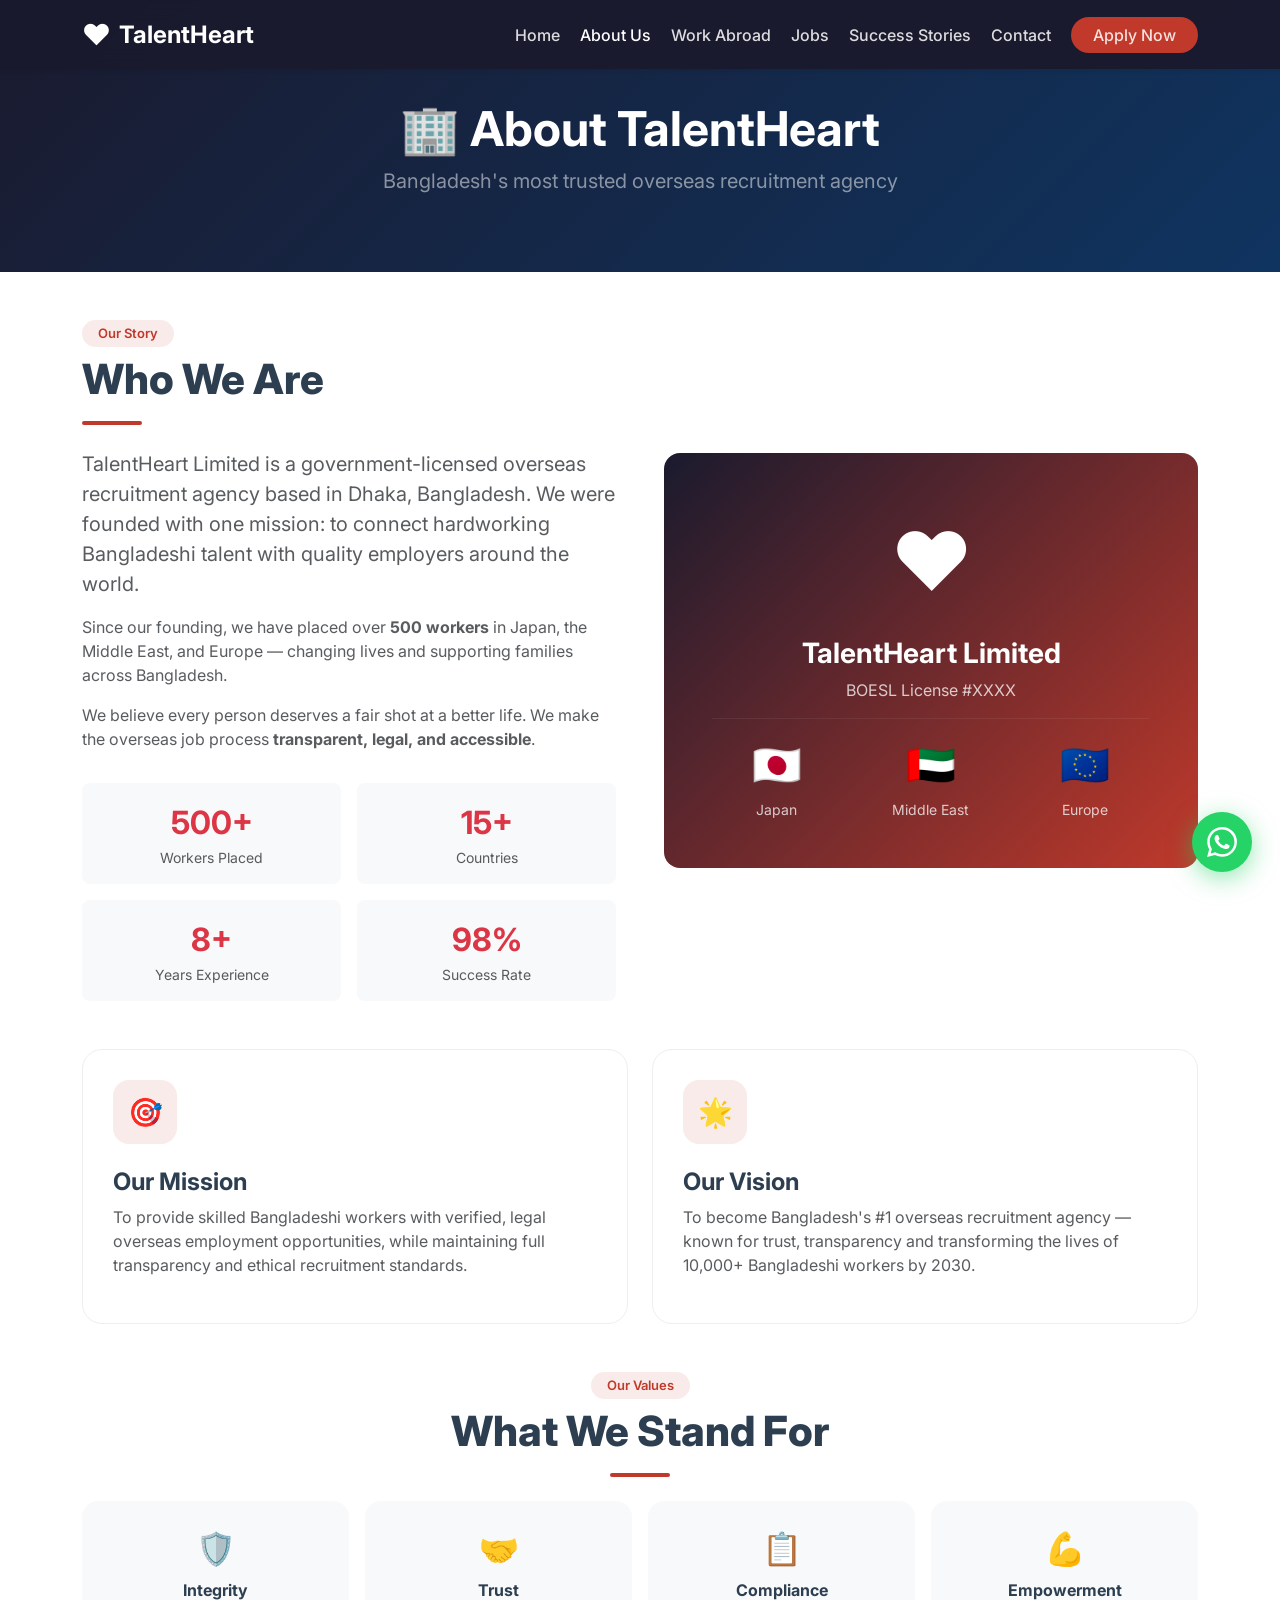
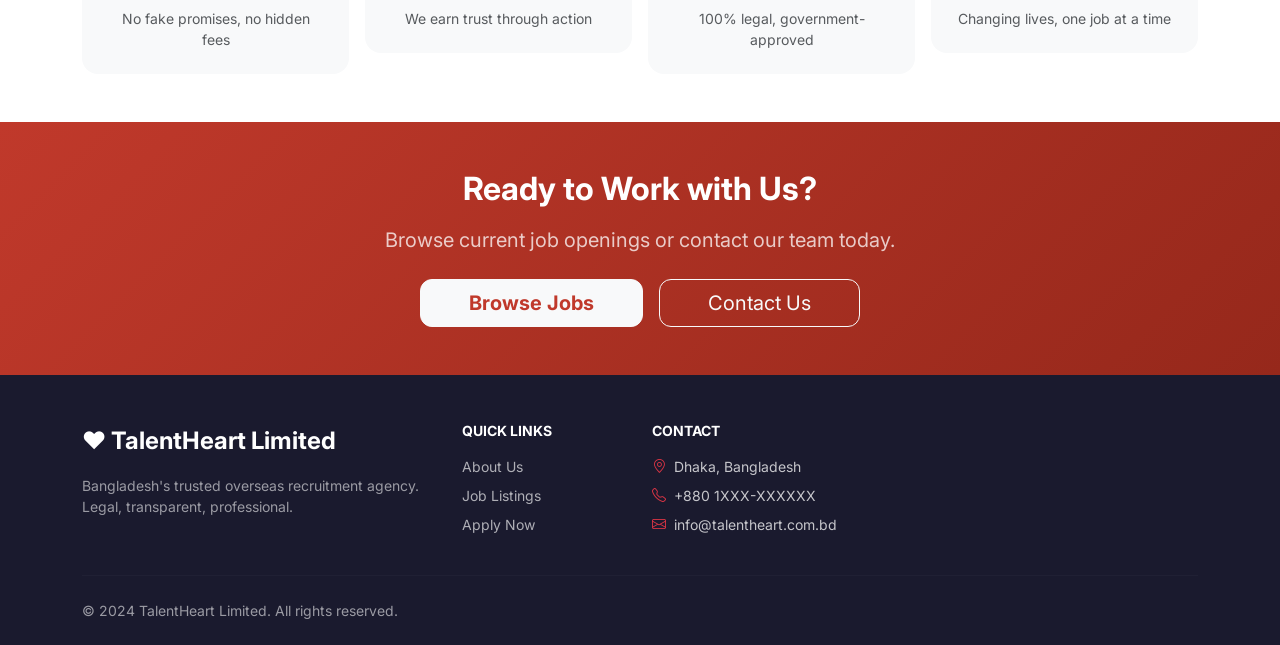
==== frontend/about.html @ d50118ff "first commit" ====
<!DOCTYPE html>
<html lang="en">
<head>
  <meta charset="UTF-8"/>
  <meta name="viewport" content="width=device-width, initial-scale=1.0"/>
  <title>About Us – TalentHeart Limited</title>
  <link href="https://fonts.googleapis.com/css2?family=Inter:wght@400;500;600;700;800&display=swap" rel="stylesheet">
  <link href="https://cdn.jsdelivr.net/npm/bootstrap@5.3.0/dist/css/bootstrap.min.css" rel="stylesheet"/>
  <link href="https://cdn.jsdelivr.net/npm/bootstrap-icons@1.11.0/font/bootstrap-icons.css" rel="stylesheet"/>
  <link href="css/style.css" rel="stylesheet"/>
</head>
<body>
<nav class="navbar navbar-expand-lg fixed-top shadow-sm">
  <div class="container">
    <a class="navbar-brand d-flex align-items-center gap-2 text-white fw-bold fs-4" href="index.html">
      <span style="font-size:1.8rem">❤️</span> TalentHeart
    </a>
    <button class="navbar-toggler border-0" type="button" data-bs-toggle="collapse" data-bs-target="#navMenu">
      <span class="navbar-toggler-icon"></span>
    </button>
    <div class="collapse navbar-collapse" id="navMenu">
      <ul class="navbar-nav ms-auto gap-1 align-items-lg-center">
        <li class="nav-item"><a class="nav-link" href="index.html">Home</a></li>
        <li class="nav-item"><a class="nav-link active" href="about.html">About Us</a></li>
        <li class="nav-item"><a class="nav-link" href="work-abroad.html">Work Abroad</a></li>
        <li class="nav-item"><a class="nav-link" href="jobs.html">Jobs</a></li>
        <li class="nav-item"><a class="nav-link" href="success-stories.html">Success Stories</a></li>
        <li class="nav-item"><a class="nav-link" href="contact.html">Contact</a></li>
        <li class="nav-item ms-lg-2"><a class="nav-link btn-apply-nav" href="apply.html">Apply Now</a></li>
      </ul>
    </div>
  </div>
</nav>

<div class="page-hero text-center">
  <h1 class="fw-bold display-5">🏢 About TalentHeart</h1>
  <p class="text-white-50 mt-2 fs-5">Bangladesh's most trusted overseas recruitment agency</p>
</div>

<section class="py-5 bg-white">
  <div class="container">
    <div class="row align-items-center g-5 mb-5">
      <div class="col-lg-6 fade-up">
        <span class="section-badge">Our Story</span>
        <h2 class="section-title mt-2">Who We Are</h2>
        <div class="title-underline mt-3 mb-4"></div>
        <p class="text-muted fs-5">TalentHeart Limited is a government-licensed overseas recruitment agency based in Dhaka, Bangladesh. We were founded with one mission: to connect hardworking Bangladeshi talent with quality employers around the world.</p>
        <p class="text-muted">Since our founding, we have placed over <strong>500 workers</strong> in Japan, the Middle East, and Europe — changing lives and supporting families across Bangladesh.</p>
        <p class="text-muted">We believe every person deserves a fair shot at a better life. We make the overseas job process <strong>transparent, legal, and accessible</strong>.</p>
        <div class="row g-3 mt-2">
          <div class="col-6">
            <div class="p-3 bg-light rounded-3 text-center">
              <div class="fs-2 fw-bold text-danger">500+</div>
              <div class="small text-muted">Workers Placed</div>
            </div>
          </div>
          <div class="col-6">
            <div class="p-3 bg-light rounded-3 text-center">
              <div class="fs-2 fw-bold text-danger">15+</div>
              <div class="small text-muted">Countries</div>
            </div>
          </div>
          <div class="col-6">
            <div class="p-3 bg-light rounded-3 text-center">
              <div class="fs-2 fw-bold text-danger">8+</div>
              <div class="small text-muted">Years Experience</div>
            </div>
          </div>
          <div class="col-6">
            <div class="p-3 bg-light rounded-3 text-center">
              <div class="fs-2 fw-bold text-danger">98%</div>
              <div class="small text-muted">Success Rate</div>
            </div>
          </div>
        </div>
      </div>
      <div class="col-lg-6 fade-up" style="transition-delay:.2s">
        <div class="p-5 rounded-4 text-white text-center" style="background:linear-gradient(135deg,#1a1a2e,#c0392b)">
          <div style="font-size:5rem">❤️</div>
          <h3 class="fw-bold mt-3">TalentHeart Limited</h3>
          <p class="opacity-75 mt-2">BOESL License #XXXX</p>
          <hr class="border-white border-opacity-25">
          <div class="row text-center">
            <div class="col-4"><div class="fs-1">🇯🇵</div><div class="small opacity-75 mt-1">Japan</div></div>
            <div class="col-4"><div class="fs-1">🇦🇪</div><div class="small opacity-75 mt-1">Middle East</div></div>
            <div class="col-4"><div class="fs-1">🇪🇺</div><div class="small opacity-75 mt-1">Europe</div></div>
          </div>
        </div>
      </div>
    </div>

    <!-- Mission & Vision -->
    <div class="row g-4 mb-5">
      <div class="col-md-6 fade-up">
        <div class="feature-card h-100">
          <div class="feature-icon mb-4"><span>🎯</span></div>
          <h4 class="fw-bold">Our Mission</h4>
          <p class="text-muted">To provide skilled Bangladeshi workers with verified, legal overseas employment opportunities, while maintaining full transparency and ethical recruitment standards.</p>
        </div>
      </div>
      <div class="col-md-6 fade-up" style="transition-delay:.1s">
        <div class="feature-card h-100">
          <div class="feature-icon mb-4"><span>🌟</span></div>
          <h4 class="fw-bold">Our Vision</h4>
          <p class="text-muted">To become Bangladesh's #1 overseas recruitment agency — known for trust, transparency and transforming the lives of 10,000+ Bangladeshi workers by 2030.</p>
        </div>
      </div>
    </div>

    <!-- Values -->
    <div class="text-center mb-4 fade-up">
      <span class="section-badge">Our Values</span>
      <h2 class="section-title mt-2">What We Stand For</h2>
      <div class="title-underline mx-auto mt-3"></div>
    </div>
    <div class="row g-3">
      <div class="col-md-3 col-6 fade-up">
        <div class="text-center p-4 bg-light rounded-4">
          <div class="fs-2 mb-2">🛡️</div>
          <h6 class="fw-bold">Integrity</h6>
          <p class="text-muted small mb-0">No fake promises, no hidden fees</p>
        </div>
      </div>
      <div class="col-md-3 col-6 fade-up" style="transition-delay:.1s">
        <div class="text-center p-4 bg-light rounded-4">
          <div class="fs-2 mb-2">🤝</div>
          <h6 class="fw-bold">Trust</h6>
          <p class="text-muted small mb-0">We earn trust through action</p>
        </div>
      </div>
      <div class="col-md-3 col-6 fade-up" style="transition-delay:.2s">
        <div class="text-center p-4 bg-light rounded-4">
          <div class="fs-2 mb-2">📋</div>
          <h6 class="fw-bold">Compliance</h6>
          <p class="text-muted small mb-0">100% legal, government-approved</p>
        </div>
      </div>
      <div class="col-md-3 col-6 fade-up" style="transition-delay:.3s">
        <div class="text-center p-4 bg-light rounded-4">
          <div class="fs-2 mb-2">💪</div>
          <h6 class="fw-bold">Empowerment</h6>
          <p class="text-muted small mb-0">Changing lives, one job at a time</p>
        </div>
      </div>
    </div>
  </div>
</section>

<section class="py-5" style="background:linear-gradient(135deg,var(--primary),var(--primary-dark))">
  <div class="container text-center text-white">
    <h2 class="fw-bold fs-2 mb-3">Ready to Work with Us?</h2>
    <p class="fs-5 opacity-75 mb-4">Browse current job openings or contact our team today.</p>
    <div class="d-flex gap-3 justify-content-center flex-wrap">
      <a href="jobs.html" class="btn btn-light btn-lg fw-bold px-5" style="color:var(--primary);border-radius:12px">Browse Jobs</a>
      <a href="contact.html" class="btn btn-outline-light btn-lg px-5" style="border-radius:12px">Contact Us</a>
    </div>
  </div>
</section>

<footer class="footer pt-5 pb-4">
  <div class="container">
    <div class="row g-4">
      <div class="col-lg-4">
        <div class="footer-brand fs-4 fw-bold mb-3">❤️ TalentHeart Limited</div>
        <p class="small opacity-75">Bangladesh's trusted overseas recruitment agency. Legal, transparent, professional.</p>
      </div>
      <div class="col-lg-2 col-6">
        <h5 class="small fw-bold text-white mb-3">QUICK LINKS</h5>
        <ul class="list-unstyled small">
          <li class="mb-2"><a href="about.html">About Us</a></li>
          <li class="mb-2"><a href="jobs.html">Job Listings</a></li>
          <li class="mb-2"><a href="apply.html">Apply Now</a></li>
        </ul>
      </div>
      <div class="col-lg-3">
        <h5 class="small fw-bold text-white mb-3">CONTACT</h5>
        <ul class="list-unstyled small">
          <li class="mb-2"><i class="bi bi-geo-alt me-2 text-danger"></i>Dhaka, Bangladesh</li>
          <li class="mb-2"><i class="bi bi-telephone me-2 text-danger"></i>+880 1XXX-XXXXXX</li>
          <li class="mb-2"><i class="bi bi-envelope me-2 text-danger"></i>info@talentheart.com.bd</li>
        </ul>
      </div>
    </div>
    <hr class="footer-divider mt-4">
    <div class="small opacity-75 pt-2">© 2024 TalentHeart Limited. All rights reserved.</div>
  </div>
</footer>

<div class="whatsapp-float">
  <span class="whatsapp-tooltip">Chat on WhatsApp</span>
  <a href="https://wa.me/8801XXXXXXXXX" class="whatsapp-btn" target="_blank">
    <svg viewBox="0 0 24 24" xmlns="http://www.w3.org/2000/svg"><path d="M17.472 14.382c-.297-.149-1.758-.867-2.03-.967-.273-.099-.471-.148-.67.15-.197.297-.767.966-.94 1.164-.173.199-.347.223-.644.075-.297-.15-1.255-.463-2.39-1.475-.883-.788-1.48-1.761-1.653-2.059-.173-.297-.018-.458.13-.606.134-.133.298-.347.446-.52.149-.174.198-.298.298-.497.099-.198.05-.371-.025-.52-.075-.149-.669-1.612-.916-2.207-.242-.579-.487-.5-.669-.51-.173-.008-.371-.01-.57-.01-.198 0-.52.074-.792.372-.272.297-1.04 1.016-1.04 2.479 0 1.462 1.065 2.875 1.213 3.074.149.198 2.096 3.2 5.077 4.487.709.306 1.262.489 1.694.625.712.227 1.36.195 1.871.118.571-.085 1.758-.719 2.006-1.413.248-.694.248-1.289.173-1.413-.074-.124-.272-.198-.57-.347m-5.421 7.403h-.004a9.87 9.87 0 01-5.031-1.378l-.361-.214-3.741.982.998-3.648-.235-.374a9.86 9.86 0 01-1.51-5.26c.001-5.45 4.436-9.884 9.888-9.884 2.64 0 5.122 1.03 6.988 2.898a9.825 9.825 0 012.893 6.994c-.003 5.45-4.437 9.884-9.885 9.884m8.413-18.297A11.815 11.815 0 0012.05 0C5.495 0 .16 5.335.157 11.892c0 2.096.547 4.142 1.588 5.945L.057 24l6.305-1.654a11.882 11.882 0 005.683 1.448h.005c6.554 0 11.89-5.335 11.893-11.893a11.821 11.821 0 00-3.48-8.413z"/></svg>
  </a>
</div>
<script src="https://cdn.jsdelivr.net/npm/bootstrap@5.3.0/dist/js/bootstrap.bundle.min.js"></script>
<script src="js/main.js"></script>
</body>
</html>
---- frontend/css/style.css ----
/* =====================================================
   TalentHeart Limited – Main Stylesheet
   ===================================================== */

:root {
  --primary: #c0392b;
  --primary-dark: #96281b;
  --primary-light: #e74c3c;
  --gold: #f39c12;
  --dark: #1a1a2e;
  --text-dark: #2c3e50;
  --bg-light: #f8f9fa;
}

* { scroll-behavior: smooth; }
body { font-family: 'Inter', 'Segoe UI', sans-serif; color: var(--text-dark); overflow-x: hidden; }

/* ---- Navbar ---- */
.navbar-brand img { height: 42px; }
.navbar { backdrop-filter: blur(10px); background: rgba(26,26,46,0.97) !important; }
.navbar .nav-link { color: rgba(255,255,255,0.85) !important; font-weight: 500; transition: color .2s; }
.navbar .nav-link:hover, .navbar .nav-link.active { color: #fff !important; }
.btn-apply-nav { background: var(--primary); color: #fff !important; border-radius: 25px; padding: 6px 22px !important; }
.btn-apply-nav:hover { background: var(--primary-dark); }

/* ---- Hero ---- */
.hero-section {
  min-height: 100vh;
  background: linear-gradient(135deg, #1a1a2e 0%, #16213e 50%, #0f3460 100%);
  position: relative; overflow: hidden;
  display: flex; align-items: center;
}
.hero-section::before {
  content: '';
  position: absolute; top: 0; left: 0; right: 0; bottom: 0;
  background: url('data:image/svg+xml,<svg xmlns="http://www.w3.org/2000/svg" viewBox="0 0 100 100"><circle cx="20" cy="20" r="1" fill="rgba(255,255,255,0.05)"/><circle cx="80" cy="40" r="1.5" fill="rgba(255,255,255,0.05)"/><circle cx="50" cy="80" r="1" fill="rgba(255,255,255,0.05)"/><circle cx="10" cy="60" r="2" fill="rgba(255,255,255,0.03)"/><circle cx="90" cy="90" r="1.5" fill="rgba(255,255,255,0.03)"/></svg>') repeat;
  background-size: 150px;
}
.hero-badge { background: rgba(192,57,43,0.2); border: 1px solid rgba(192,57,43,0.4); color: #ff6b6b; border-radius: 25px; padding: 6px 18px; display: inline-block; font-size: 14px; }
.hero-title { font-size: clamp(2.2rem, 5vw, 3.8rem); font-weight: 800; line-height: 1.15; }
.hero-highlight { color: var(--primary-light); }
.hero-stats { background: rgba(255,255,255,0.07); border: 1px solid rgba(255,255,255,0.12); border-radius: 16px; padding: 20px 30px; }
.hero-stat-num { font-size: 2rem; font-weight: 800; color: #fff; }
.hero-stat-label { font-size: 0.8rem; color: rgba(255,255,255,0.6); }
.hero-img-card { background: rgba(255,255,255,0.08); border: 1px solid rgba(255,255,255,0.15); border-radius: 20px; padding: 30px; }

/* ---- Section Titles ---- */
.section-badge { background: rgba(192,57,43,0.1); color: var(--primary); border-radius: 20px; padding: 4px 16px; font-size: 13px; font-weight: 600; display: inline-block; }
.section-title { font-size: clamp(1.8rem, 3.5vw, 2.6rem); font-weight: 800; }
.title-underline { width: 60px; height: 4px; background: var(--primary); border-radius: 2px; }

/* ---- Cards ---- */
.feature-card { background: #fff; border-radius: 20px; padding: 30px; border: 1px solid #eee; transition: transform .3s, box-shadow .3s; }
.feature-card:hover { transform: translateY(-8px); box-shadow: 0 20px 50px rgba(0,0,0,0.1); }
.feature-icon { width: 64px; height: 64px; background: rgba(192,57,43,0.1); border-radius: 16px; display: flex; align-items: center; justify-content: center; font-size: 28px; }

.country-card { border-radius: 24px; overflow: hidden; border: none; transition: transform .3s, box-shadow .3s; }
.country-card:hover { transform: translateY(-10px); box-shadow: 0 25px 60px rgba(0,0,0,0.15); }
.country-card .card-img-overlay-custom { background: linear-gradient(to top, rgba(0,0,0,0.8) 0%, transparent 60%); }
.country-flag { font-size: 3.5rem; }

.job-card { border-radius: 16px; border: 1.5px solid #eee; transition: all .3s; background: #fff; }
.job-card:hover { border-color: var(--primary); box-shadow: 0 10px 30px rgba(192,57,43,0.12); transform: translateY(-4px); }
.job-badge { font-size: 11px; font-weight: 600; border-radius: 20px; padding: 3px 12px; }
.salary-text { font-size: 1.1rem; font-weight: 700; color: var(--primary); }

.story-card { border-radius: 20px; border: none; background: #fff; box-shadow: 0 4px 20px rgba(0,0,0,0.06); overflow: hidden; transition: transform .3s; }
.story-card:hover { transform: translateY(-6px); }
.story-avatar { width: 70px; height: 70px; border-radius: 50%; object-fit: cover; border: 3px solid var(--primary); }
.story-avatar-placeholder { width: 70px; height: 70px; border-radius: 50%; background: var(--primary); display: flex; align-items: center; justify-content: center; font-size: 1.8rem; color: #fff; border: 3px solid var(--primary-light); }
.quote-icon { font-size: 3rem; color: rgba(192,57,43,0.15); line-height: 1; }

/* ---- Process Steps ---- */
.step-circle { width: 56px; height: 56px; border-radius: 50%; background: var(--primary); color: #fff; display: flex; align-items: center; justify-content: center; font-size: 1.3rem; font-weight: 800; flex-shrink: 0; }
.step-line { width: 2px; background: rgba(192,57,43,0.2); flex: 1; min-height: 40px; }

/* ---- Forms ---- */
.form-control, .form-select { border-radius: 10px; border: 1.5px solid #ddd; padding: 12px 16px; font-size: 0.95rem; }
.form-control:focus, .form-select:focus { border-color: var(--primary); box-shadow: 0 0 0 3px rgba(192,57,43,0.12); }
.btn-primary-th { background: var(--primary); border: none; border-radius: 12px; color: #fff; padding: 14px 40px; font-weight: 700; font-size: 1rem; transition: all .3s; }
.btn-primary-th:hover { background: var(--primary-dark); transform: translateY(-2px); box-shadow: 0 8px 25px rgba(192,57,43,0.35); color: #fff; }

/* ---- Salary Calculator ---- */
.calc-section { background: linear-gradient(135deg, #1a1a2e, #16213e); color: #fff; }
.calc-card { background: rgba(255,255,255,0.08); border: 1px solid rgba(255,255,255,0.15); border-radius: 20px; }
.calc-result { background: rgba(192,57,43,0.2); border: 1px solid rgba(192,57,43,0.4); border-radius: 14px; }

/* ---- Eligibility Quiz ---- */
.quiz-section { background: var(--bg-light); }
.quiz-option { cursor: pointer; border: 2px solid #e0e0e0; border-radius: 12px; padding: 14px 20px; transition: all .2s; }
.quiz-option:hover, .quiz-option.selected { border-color: var(--primary); background: rgba(192,57,43,0.06); }
.quiz-progress { height: 6px; border-radius: 3px; background: #eee; }
.quiz-progress-fill { height: 100%; border-radius: 3px; background: var(--primary); transition: width .4s; }

/* ---- Floating WhatsApp ---- */
.whatsapp-float { position: fixed; bottom: 28px; right: 28px; z-index: 9999; }
.whatsapp-btn { width: 60px; height: 60px; background: #25D366; border-radius: 50%; display: flex; align-items: center; justify-content: center; text-decoration: none; box-shadow: 0 6px 24px rgba(37,211,102,0.5); transition: transform .3s; animation: pulse-green 2s infinite; }
.whatsapp-btn:hover { transform: scale(1.1); }
.whatsapp-btn svg { width: 30px; height: 30px; fill: #fff; }
@keyframes pulse-green {
  0%, 100% { box-shadow: 0 6px 24px rgba(37,211,102,0.5); }
  50% { box-shadow: 0 6px 40px rgba(37,211,102,0.8); }
}
.whatsapp-tooltip { position: absolute; right: 70px; top: 50%; transform: translateY(-50%); background: #333; color: #fff; border-radius: 8px; padding: 6px 12px; font-size: 13px; white-space: nowrap; opacity: 0; transition: opacity .2s; pointer-events: none; }
.whatsapp-float:hover .whatsapp-tooltip { opacity: 1; }

/* ---- Footer ---- */
.footer { background: var(--dark); color: rgba(255,255,255,0.75); }
.footer h5, .footer .footer-brand { color: #fff; }
.footer a { color: rgba(255,255,255,0.65); text-decoration: none; transition: color .2s; }
.footer a:hover { color: var(--primary-light); }
.footer-divider { border-color: rgba(255,255,255,0.1); }
.social-icon { width: 38px; height: 38px; border-radius: 50%; background: rgba(255,255,255,0.1); display: inline-flex; align-items: center; justify-content: center; transition: background .2s; }
.social-icon:hover { background: var(--primary); }

/* ---- Page Hero (inner pages) ---- */
.page-hero { background: linear-gradient(135deg, #1a1a2e, #0f3460); color: #fff; padding: 100px 0 60px; }

/* ---- Country detail tabs ---- */
.country-tab { border-radius: 12px 12px 0 0; border: 2px solid #eee; border-bottom: none; }
.nav-pills .nav-link.active { background: var(--primary); }
.nav-pills .nav-link { color: var(--text-dark); font-weight: 600; }

/* ---- Animations ---- */
.fade-up { opacity: 0; transform: translateY(30px); transition: opacity .6s, transform .6s; }
.fade-up.visible { opacity: 1; transform: none; }

/* ---- Responsive ---- */
@media (max-width: 768px) {
  .hero-stats { margin-top: 30px; }
}
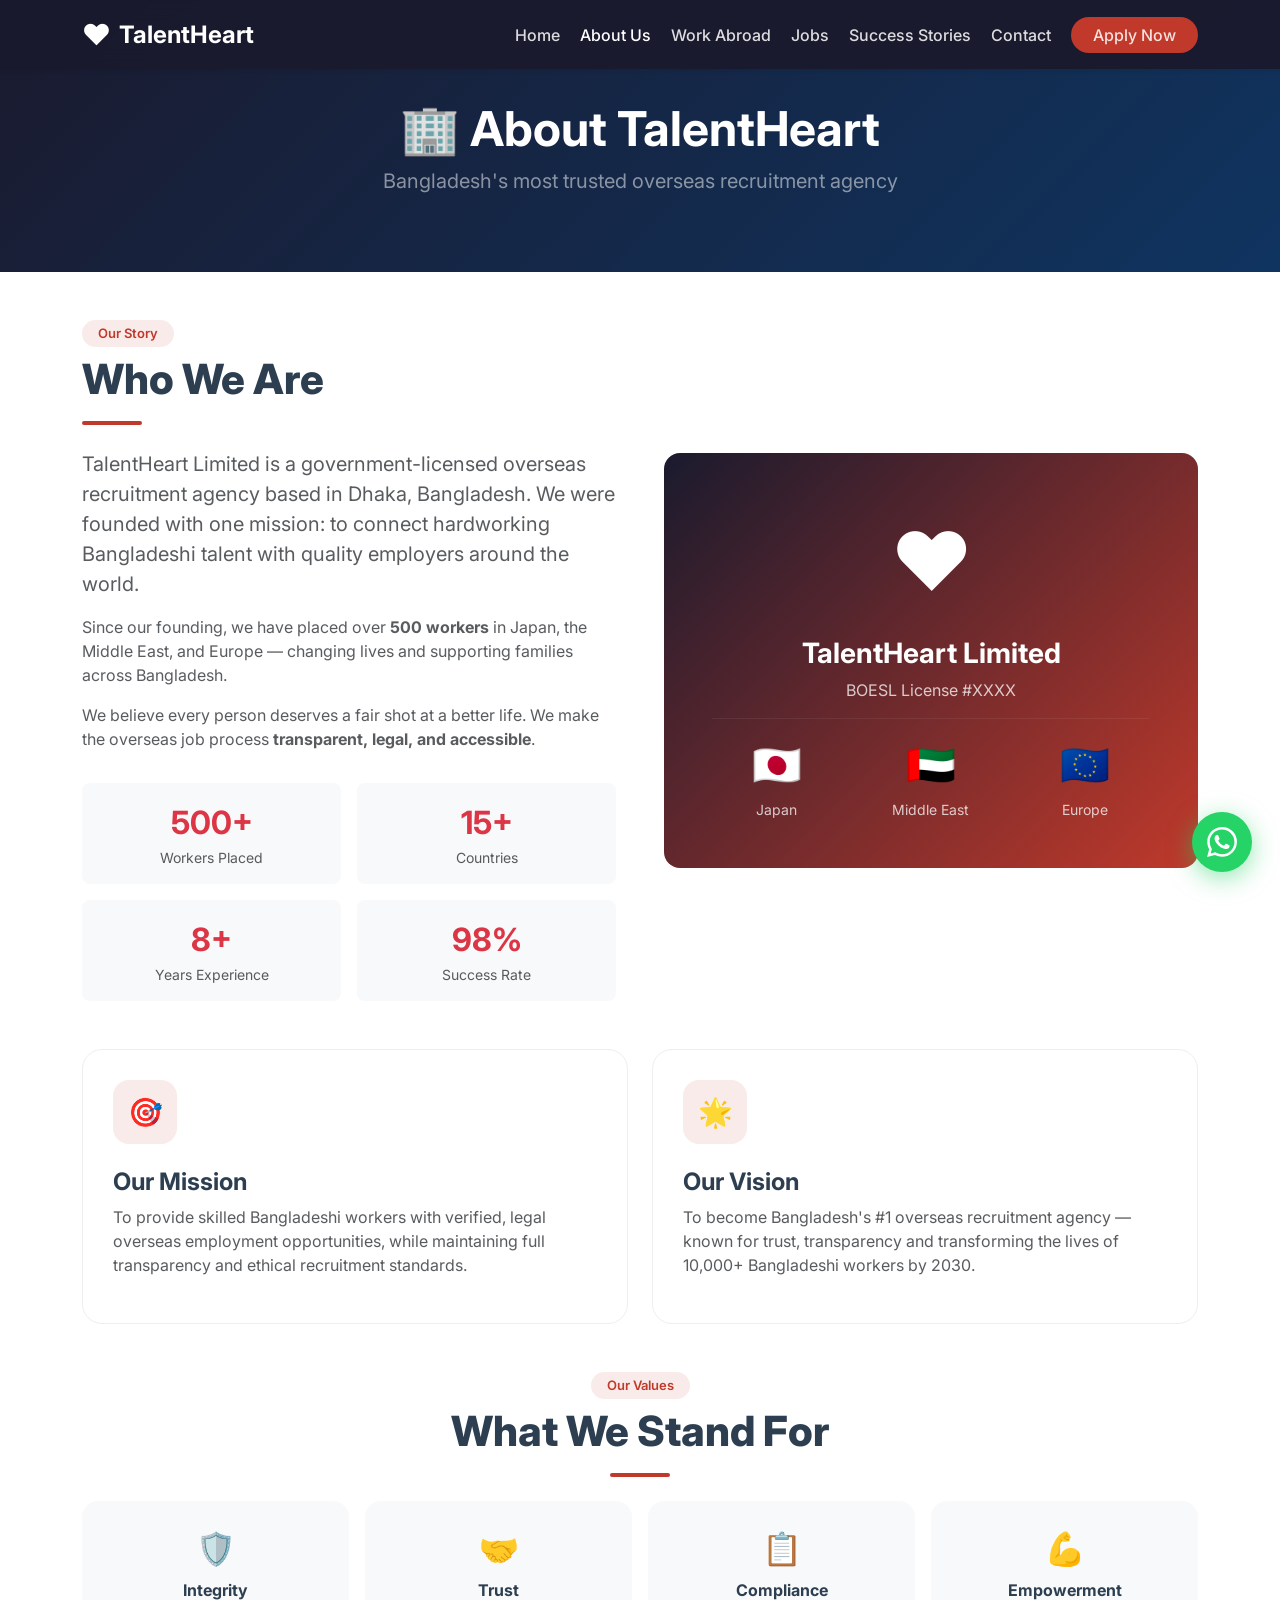
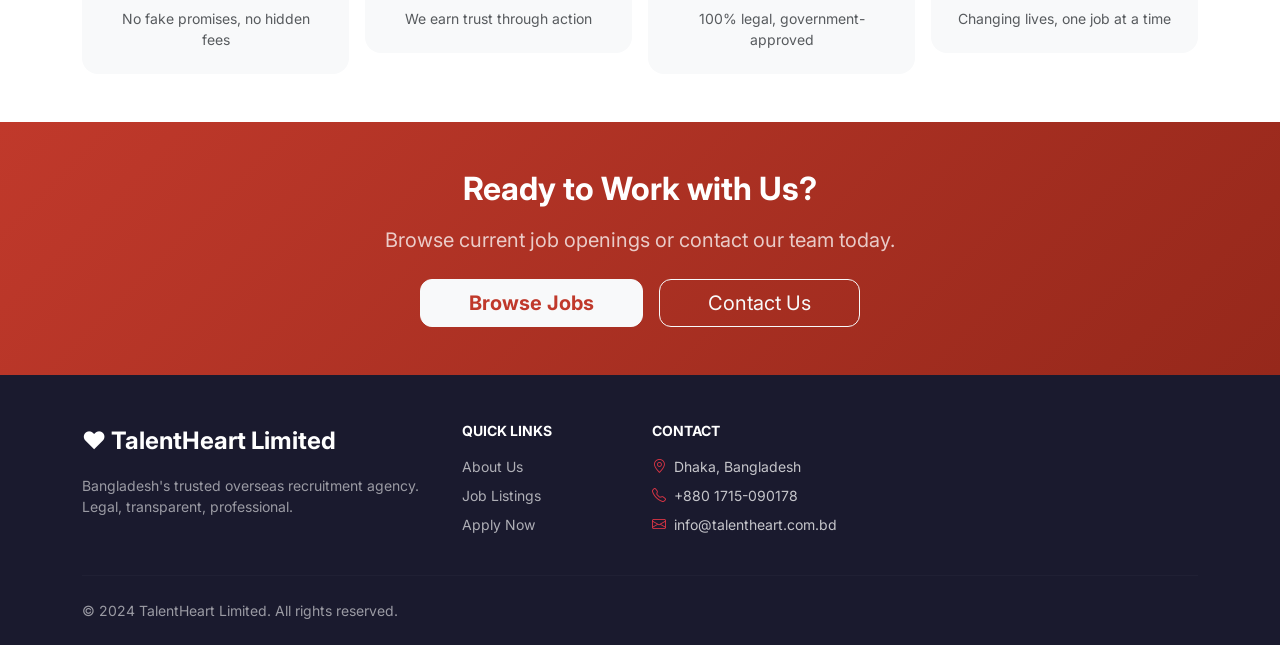
==== commit cda0bf96: "fifth commit" ====
--- a/frontend/about.html
+++ b/frontend/about.html
@@ -176,7 +176,7 @@
         <h5 class="small fw-bold text-white mb-3">CONTACT</h5>
         <ul class="list-unstyled small">
           <li class="mb-2"><i class="bi bi-geo-alt me-2 text-danger"></i>Dhaka, Bangladesh</li>
-          <li class="mb-2"><i class="bi bi-telephone me-2 text-danger"></i>+880 1XXX-XXXXXX</li>
+          <li class="mb-2"><i class="bi bi-telephone me-2 text-danger"></i>+880 1715-090178</li>
           <li class="mb-2"><i class="bi bi-envelope me-2 text-danger"></i>info@talentheart.com.bd</li>
         </ul>
       </div>
@@ -188,7 +188,7 @@
 
 <div class="whatsapp-float">
   <span class="whatsapp-tooltip">Chat on WhatsApp</span>
-  <a href="https://wa.me/8801XXXXXXXXX" class="whatsapp-btn" target="_blank">
+  <a href="https://wa.me/8801715090178" class="whatsapp-btn" target="_blank">
     <svg viewBox="0 0 24 24" xmlns="http://www.w3.org/2000/svg"><path d="M17.472 14.382c-.297-.149-1.758-.867-2.03-.967-.273-.099-.471-.148-.67.15-.197.297-.767.966-.94 1.164-.173.199-.347.223-.644.075-.297-.15-1.255-.463-2.39-1.475-.883-.788-1.48-1.761-1.653-2.059-.173-.297-.018-.458.13-.606.134-.133.298-.347.446-.52.149-.174.198-.298.298-.497.099-.198.05-.371-.025-.52-.075-.149-.669-1.612-.916-2.207-.242-.579-.487-.5-.669-.51-.173-.008-.371-.01-.57-.01-.198 0-.52.074-.792.372-.272.297-1.04 1.016-1.04 2.479 0 1.462 1.065 2.875 1.213 3.074.149.198 2.096 3.2 5.077 4.487.709.306 1.262.489 1.694.625.712.227 1.36.195 1.871.118.571-.085 1.758-.719 2.006-1.413.248-.694.248-1.289.173-1.413-.074-.124-.272-.198-.57-.347m-5.421 7.403h-.004a9.87 9.87 0 01-5.031-1.378l-.361-.214-3.741.982.998-3.648-.235-.374a9.86 9.86 0 01-1.51-5.26c.001-5.45 4.436-9.884 9.888-9.884 2.64 0 5.122 1.03 6.988 2.898a9.825 9.825 0 012.893 6.994c-.003 5.45-4.437 9.884-9.885 9.884m8.413-18.297A11.815 11.815 0 0012.05 0C5.495 0 .16 5.335.157 11.892c0 2.096.547 4.142 1.588 5.945L.057 24l6.305-1.654a11.882 11.882 0 005.683 1.448h.005c6.554 0 11.89-5.335 11.893-11.893a11.821 11.821 0 00-3.48-8.413z"/></svg>
   </a>
 </div>
